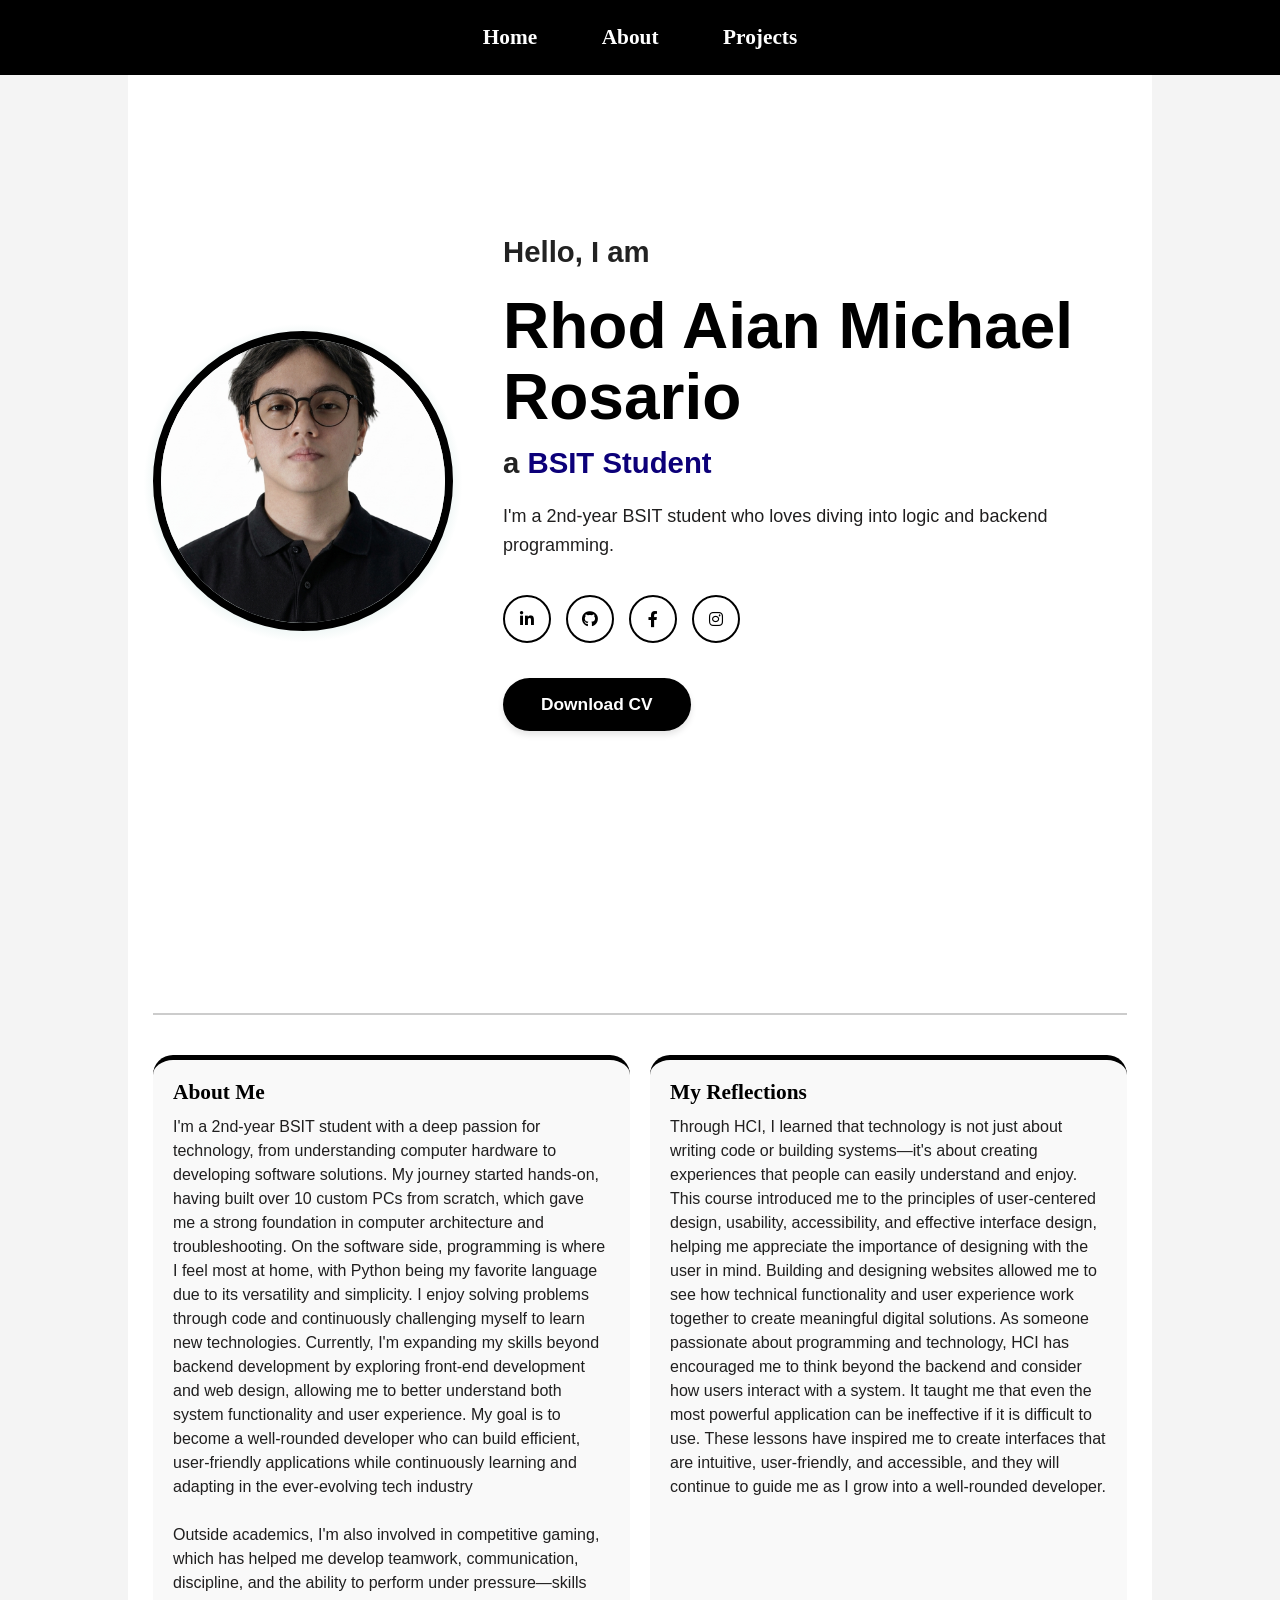
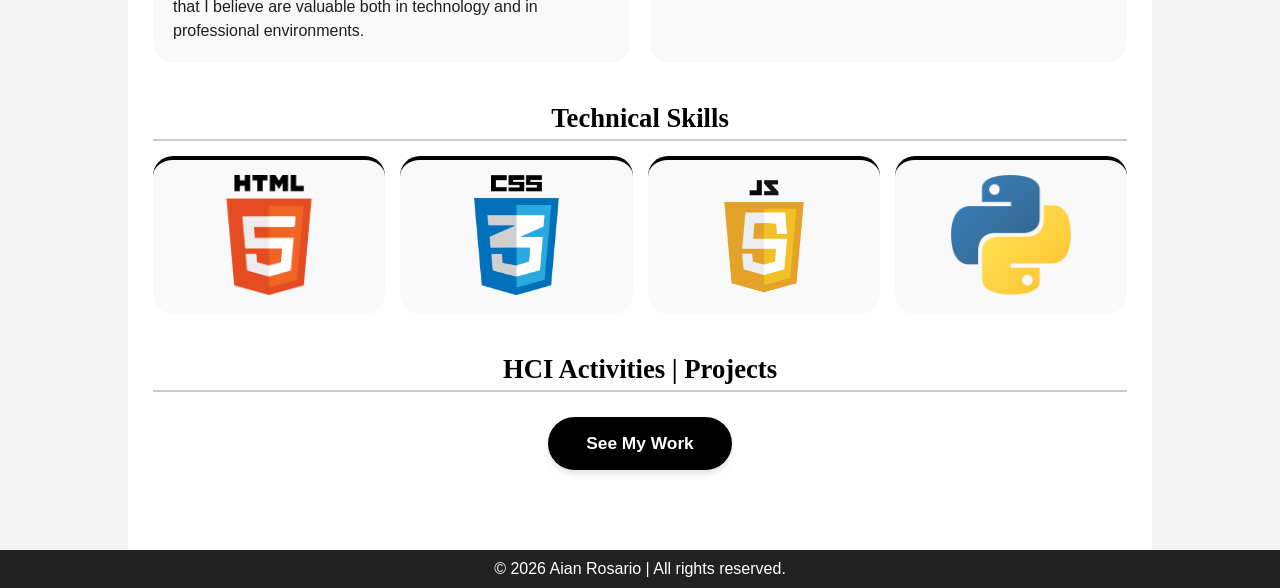
==== index.html/index.html @ b616fd68 "Add files via upload" ====
<!DOCTYPE html>
<html>

<head>
    <meta charset="utf-8" />
    <title>Aian Rosario | My Portfolio</title>
    <link rel="stylesheet" type="text/css" href="MyPortfolio.css">
    <link rel="stylesheet" href="https://cdnjs.cloudflare.com/ajax/libs/font-awesome/6.0.0/css/all.min.css">
</head>

<body>
    <nav>
        <a href="#hero">Home</a>
        <a href="#intro">About</a>
        <a href="#projects">Projects</a>
    </nav>

    <div class="container">
        <section id="hero" class="hero-section">
            <div class="hero-profile-wrapper">
                <img src="Black.png" alt="Profile" class="hero-profile-img">
            </div>

            <div class="hero-content">
                <h3>Hello, I am</h3>
                <h1>Rhod Aian Michael Rosario</h1>
                <h3> a <span class="highlight-text">BSIT Student</span></h3>
                <p>
                    I'm a 2nd-year BSIT student who loves diving into logic and backend programming.
                </p>

                <div class="hero-socials">
                    <a href="https://www.linkedin.com/in/ramrva/" target="_blank" class="social-icon"><i
                            class="fab fa-linkedin-in"></i>
                    </a>
                    <a href="https://github.com/ramrros" target="_blank" class="social-icon"><i
                            class="fab fa-github"></i>
                    </a>
                    <a href="https://www.facebook.com/ramrros/" target="_blank" class="social-icon"><i
                            class="fab fa-facebook-f"></i>
                    </a>
                    <a href="https://www.instagram.com/ramrros/" target="_blank" class="social-icon"><i
                            class="fab fa-instagram"></i>
                    </a>
                </div>
                <a href="c:\Users\Administrator\Downloads\Aian_Rosario_VirtualAsisstant.pdf" target="_blank"
                    class="btn-download">Download CV</a>
            </div>
        </section>

        <section id="intro">
            <div class="split-container">
                <div class="split-card">
                    <h3>About Me</h3>
                    <p>
                        I'm a 2nd-year BSIT student with a deep passion for technology, from understanding computer
                        hardware to developing software solutions. My journey started hands-on, having built over 10
                        custom PCs from scratch, which gave me a strong foundation in computer architecture and
                        troubleshooting. On the software side, programming is where I feel most at home, with Python
                        being my favorite language due to its versatility and simplicity. I enjoy solving problems
                        through code and continuously challenging myself to learn new technologies. Currently, I'm
                        expanding my skills beyond backend development by exploring front-end development and web
                        design, allowing me to better understand both system functionality and user experience. My goal
                        is to become a well-rounded developer who can build efficient, user-friendly applications while
                        continuously learning and adapting in the ever-evolving tech industry
                        <br><br>
                        Outside academics, I'm also involved in competitive gaming, which has helped me develop
                        teamwork, communication, discipline, and the ability to perform under pressure—skills that I
                        believe are valuable both in technology and in professional environments.
                    </p>
                </div>

                <div class="split-card">
                    <h3>My Reflections</h3>
                    <p>
                        Through HCI, I learned that technology is not just about writing code or building systems—it's
                        about creating experiences that people can easily understand and enjoy. This course introduced
                        me to the principles of user-centered design, usability, accessibility, and effective interface
                        design, helping me appreciate the importance of designing with the user in mind. Building and
                        designing websites allowed me to see how technical functionality and user experience work
                        together to create meaningful digital solutions. As someone passionate about programming and
                        technology, HCI has encouraged me to think beyond the backend and consider how users interact
                        with a system. It taught me that even the most powerful application can be ineffective if it is
                        difficult to use. These lessons have inspired me to create interfaces that are intuitive,
                        user-friendly, and accessible, and they will continue to guide me as I grow into a well-rounded
                        developer.
                    </p>
                </div>
            </div>
        </section>

        <section id="languages">
            <h2>Technical Skills</h2>
            <div class="languages-grid">
                <div class="lang-card">
                    <a href="https://en.wikipedia.org/wiki/HTML" target="_blank">
                        <img src="html.png" alt="HTML Logo">
                    </a>
                </div>

                <div class="lang-card">
                    <a href="https://en.wikipedia.org/wiki/CSS" target="_blank">
                        <img src="css.png" alt="CSS Logo">
                    </a>
                </div>

                <div class="lang-card">
                    <a href="https://en.wikipedia.org/wiki/JavaScript" target="_blank">
                        <img src="js.png" alt="JavaScript Logo">
                    </a>
                </div>

                <div class="lang-card">
                    <a href="https://en.wikipedia.org/wiki/Python_(programming_language)" target="_blank">
                        <img src="python.png" alt="Python Logo">
                    </a>
                </div>
            </div>
        </section>

        <section id="projects">
            <h2>HCI Activities | Projects</h2>
            <input type="checkbox" id="projectToggle" class="hidden-toggle">
            <label for="projectToggle" class="portfolio-btn"></label>

            <div class="gallery-container">
                <img src="1stcode.png" alt="Project">
                <img src="1stweb.png" alt="Project">
                <img src="3rdweb.png" alt="Project">
                <img src="code2.png" alt="Project">
                <img src="code3.png" alt="Project">
                <img src="Storyboard1.jpg" alt="Project">
                <img src="Storyboard2.jpg" alt="Project">
                <img src="Storyboard3.jpg" alt="Project">
                <img src="web4.jpg" alt="Project">
                <img src="web5.jpg" alt="Project">
                <img src="2ndweb.png" alt="Project">
            </div>
        </section>
    </div>
    <footer>
        <p>© 2026 Aian Rosario | All rights reserved.</p>
    </footer>

</body>

</html>
---- index.html/MyPortfolio.css ----
* {
    margin: 0;
    padding: 0;
    box-sizing: border-box;
}

body {
    font-family: Arial, sans-serif;
    margin: 0px;
    background-color: #f4f4f4;
    color: #333;
}

footer {
    background-color: #222;
    color: white;
    text-align: center;
    padding: 10px;
}

nav {
    background-color: #000000;
    padding: 25px;
    text-align: center;
}

nav a {
    color: rgb(255, 255, 255);
    font-family: 'Times New Roman', Times, serif;
    margin: 30px;
    font-weight: bold;
    font-size: 16pt;
}

nav a:hover {
    color: rgb(8, 37, 82);
}


.container {
    width: 80%;
    max-width: 1200px;
    margin: auto;
    background: #fff;
    padding: 40px 25px;
}

section {
    margin-bottom: 40px;
}

h2 {
    color: #000;
    font-size: 20pt;
    font-family: 'Times New Roman', Times, serif;
    border-bottom: 2px solid #ccc;
    padding-bottom: 5px;
    margin-bottom: 15px;
    text-align: center;
}

h3 {
    color: #000;
    font-size: 18pt;
    font-family: 'Times New Roman', Times, serif;
    margin-bottom: 5px;
}

img {
    max-width: 100%;
    height: auto;
    border-radius: 10px;
    margin-top: 10px;
    object-fit: contain;
}

.card {
    flex: 1;
    background-color: #f9f9f9;
    padding: 15px;
    border-top: 4px solid #000000;
    border-radius: 4px;
    display: flex;
    flex-direction: column;
    justify-content: space-between;
    align-items: center;
    border-radius: 20px;
}

.card-content {
    flex: 1;
}

.split-container {
    display: flex;
    gap: 20px;
    margin-top: 15px;
}

.split-card {
    flex: 1;
    background-color: #f9f9f9;
    padding: 20px;
    border-top: 5px solid #000000;
    border-radius: 4px;
    border-radius: 20px;
}

.split-card h3 {
    margin-top: 0;
    font-family: 'Times New Roman', Times, serif;
    font-size: 16pt;
    color: #000;
    border-radius: 20px;
    margin-bottom: 10px;
}

#intro p {
    font-size: 12pt;
    line-height: 1.5;
    color: #201f1f;
}

.center-image-container {
    text-align: center;
    margin-bottom: 10px;
}

.languages-grid {
    display: flex;
    gap: 15px;
    margin-top: 15px;
    justify-content: center;
}

.lang-card {
    flex: 1;
    background-color: #f9f9f9;
    padding: 15px;
    border-top: 4px solid #000000;
    border-radius: 4px;
    display: flex;
    flex-direction: column;
    justify-content: space-between;
    align-items: center;
    border-radius: 20px;
}

.lang-card h3 {
    margin-top: 0;
    font-family: 'Times New Roman', Times, serif;
    font-size: 15pt;
    color: #000;
    align-self: flex-start;
}

.lang-card p {
    font-size: 10.5pt;
    line-height: 1.4;
    margin-bottom: 15px;
}

.lang-card img {
    width: 120px;
    height: 120px;
    margin-top: auto;
}

.image-sidebar {
    display: flex;
    flex-direction: column;
    row-gap: 20px;
}

.image-sidebar img {
    width: 250px;
    height: 250px;
}

a {
    text-decoration: none;
}

.hero-section {
    display: flex;
    align-items: center;
    justify-content: space-between;
    gap: 50px;
    padding-top: 0;
    padding-bottom: 18vh;
    min-height: 100vh;
    font-family: Arial, sans-serif;
    border-bottom: 2px solid #ccc;
}

.hero-profile-wrapper {
    position: relative;
    flex-shrink: 0;
}

.hero-profile-wrapper::before {
    content: '';
    position: absolute;
    top: -10px;
    left: -10px;
    right: -10px;
    bottom: -10px;
    background: radial-gradient(circle, rgba(0, 121, 107, 0.8) 0%, rgba(0, 121, 107, 0) 70%);
    border-radius: 50%;
    z-index: 1;
}

.hero-profile-img {
    position: relative;
    z-index: 2;
    width: 300px;
    height: 300px;
    border-radius: 50%;
    object-fit: cover;
    border: 8px solid #000000;
    margin-top: 0;
}

.hero-content {
    flex: 1;
}

.hero-content h2 {
    font-family: Arial, sans-serif;
    font-size: 22pt;
    color: #222;
    border: none;
    padding-bottom: 0;
    margin-bottom: 10px;
    font-weight: bold;
}

.hero-content h1 {
    font-family: Arial, sans-serif;
    font-size: 48pt;
    font-weight: 900;
    color: #000;
    line-height: 1.1;
    margin-bottom: 14px;
}

.hero-content h3 {
    font-family: Arial, sans-serif;
    font-size: 22pt;
    color: #222;
    margin-bottom: 22px;
    font-weight: bold;
}

.hero-content .highlight-text {
    color: #0c0079;
}

.hero-content p {
    font-size: 13.5pt;
    line-height: 1.6;
    color: #201f1f;
    margin-bottom: 35px;
}

.hero-socials {
    display: flex;
    gap: 15px;
    margin-bottom: 35px;
}

.social-icon {
    display: flex;
    align-items: center;
    justify-content: center;
    width: 48px;
    height: 48px;
    border: 2px solid #000000;
    border-radius: 50%;
    color: #000000;
    font-size: 16px;
    transition: all 0.3s ease;
}

.social-icon:hover {
    background-color: #19136d;
    color: #fff;
    transform: translateY(-3px);
}

.btn-download {
    display: inline-block;
    background-color: #000000;
    color: #fff !important;
    padding: 16px 38px;
    font-size: 13pt;
    font-weight: bold;
    border-radius: 30px;
    transition: all 0.3s ease;
    box-shadow: 0 4px 6px rgba(0, 0, 0, 0.1);
}

.btn-download:hover {
    background-color: #19136d;
    transform: translateY(-2px);
    box-shadow: 0 6px 12px rgba(0, 0, 0, 0.15);
}

.section-divider {
    border: 0;
    height: 1px;
    background: #e0e0e0;
    margin: 20px 0 40px 0;
}

.hidden-toggle {
    display: none;
}

.portfolio-btn {
    display: inline-block;
    background-color: #000000;
    color: #ffffff;
    padding: 16px 38px;
    font-size: 13pt;
    font-weight: bold;
    border-radius: 30px;
    cursor: pointer;
    font-family: Arial, sans-serif;
    margin-top: 10px;
    box-shadow: 0 4px 6px rgba(0, 0, 0, 0.1);
}

.portfolio-btn:hover {
    background-color: #19136d;
    transform: translateY(-2px);
    box-shadow: 0 6px 12px rgba(0, 0, 0, 0.15);
}

.portfolio-btn::after {
    content: "See My Work";
}

.hidden-toggle:checked+.portfolio-btn::after {
    content: "Hide Projects";
}

.gallery-container {
    display: none;
    grid-template-columns: repeat(auto-fit, minmax(300px, 1fr));
    gap: 20px;
    margin-top: 30px;
}

.hidden-toggle:checked~.gallery-container {
    display: grid;
}

.gallery-container img {
    width: 100%;
    height: auto;
    border-radius: 8px;
    box-shadow: 0 4px 8px rgba(0, 0, 0, 0.1);
    max-width: 600px;
    height: auto;
}

#projects {
    text-align: center;
}
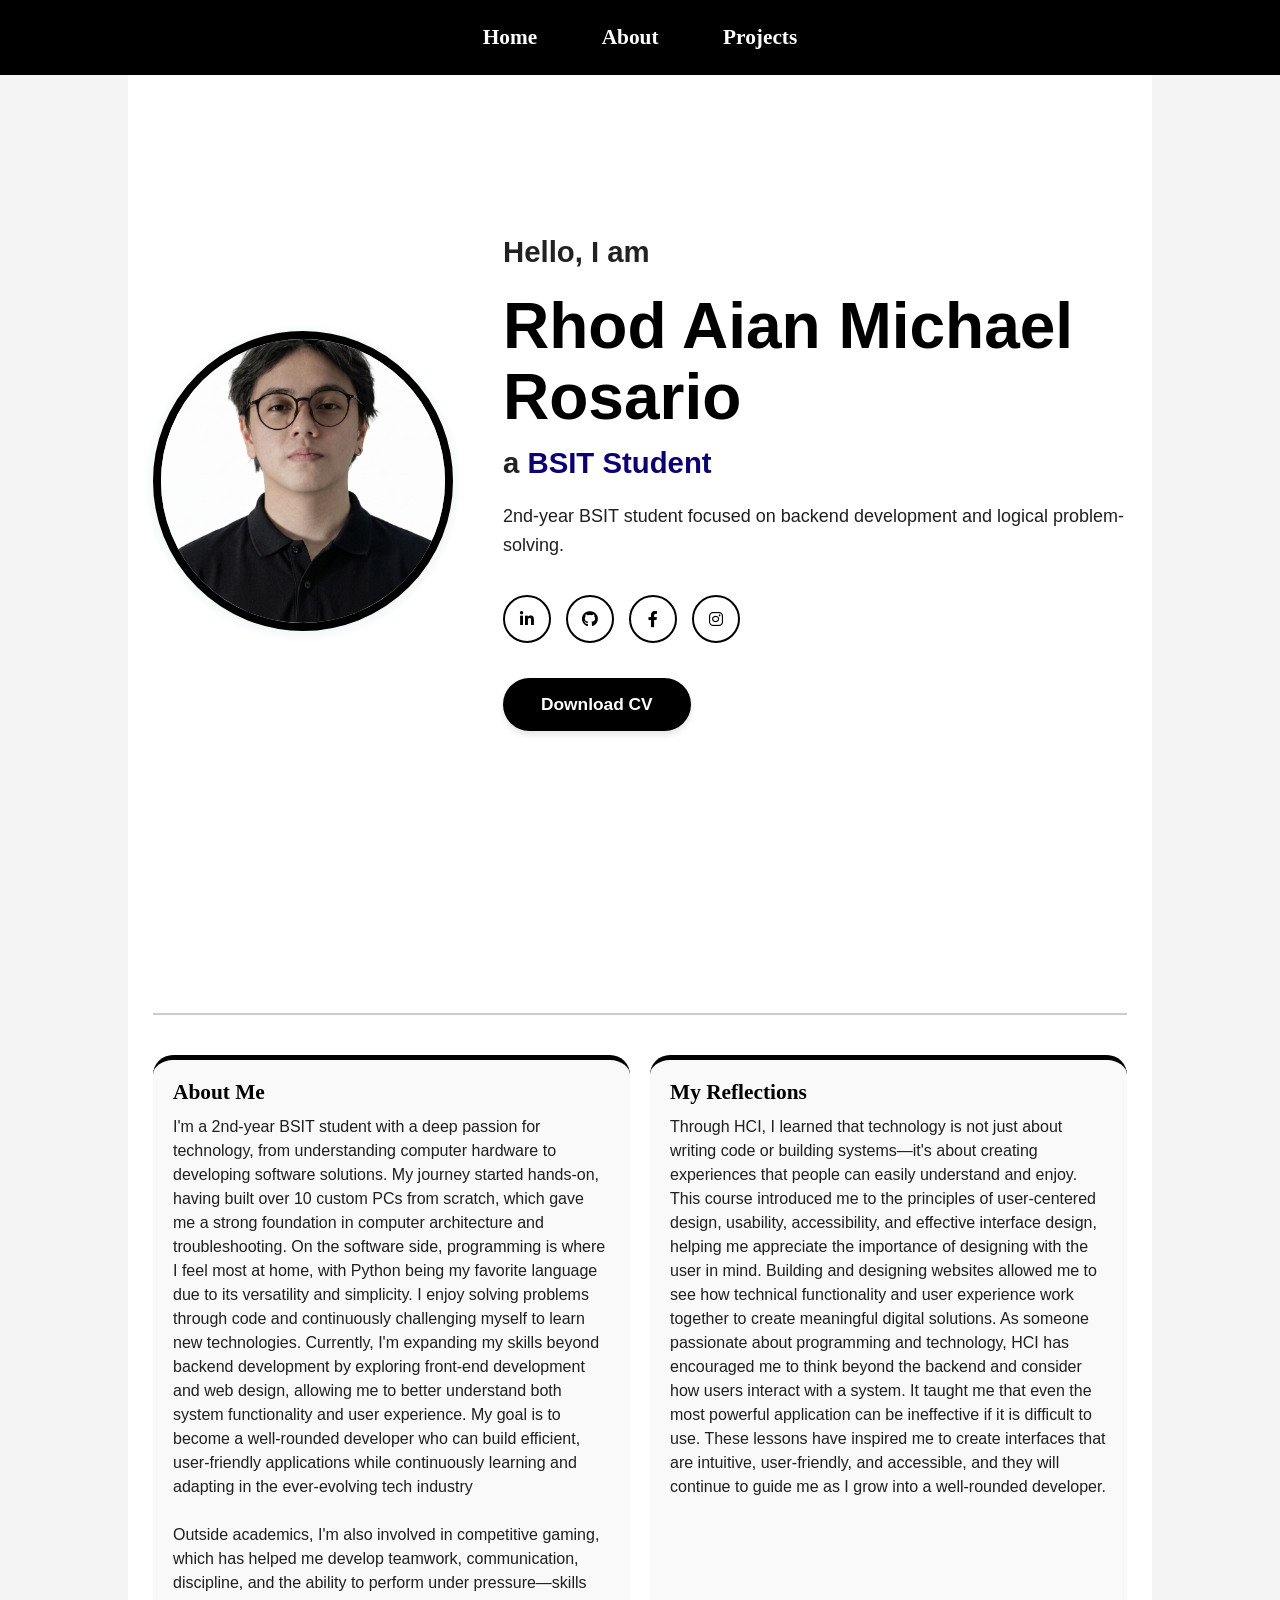
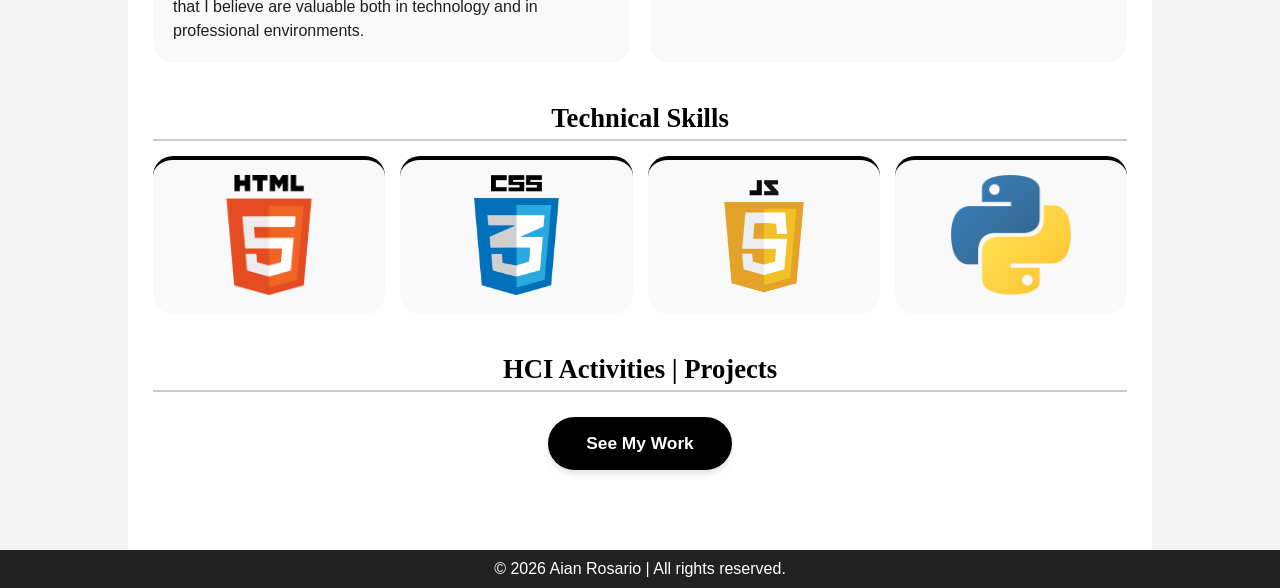
==== commit 2535814c: "Update index.html" ====
--- a/index.html/index.html
+++ b/index.html/index.html
@@ -26,7 +26,7 @@
                 <h1>Rhod Aian Michael Rosario</h1>
                 <h3> a <span class="highlight-text">BSIT Student</span></h3>
                 <p>
-                    I'm a 2nd-year BSIT student who loves diving into logic and backend programming.
+                    2nd-year BSIT student focused on backend development and logical problem-solving.
                 </p>
 
                 <div class="hero-socials">
@@ -43,7 +43,7 @@
                             class="fab fa-instagram"></i>
                     </a>
                 </div>
-                <a href="c:\Users\Administrator\Downloads\Aian_Rosario_VirtualAsisstant.pdf" target="_blank"
+                <a href="Aian_Rosario_VirtualAsisstant.pdf" target="_blank"
                     class="btn-download">Download CV</a>
             </div>
         </section>
@@ -144,4 +144,4 @@
 
 </body>
 
-</html>+</html>
